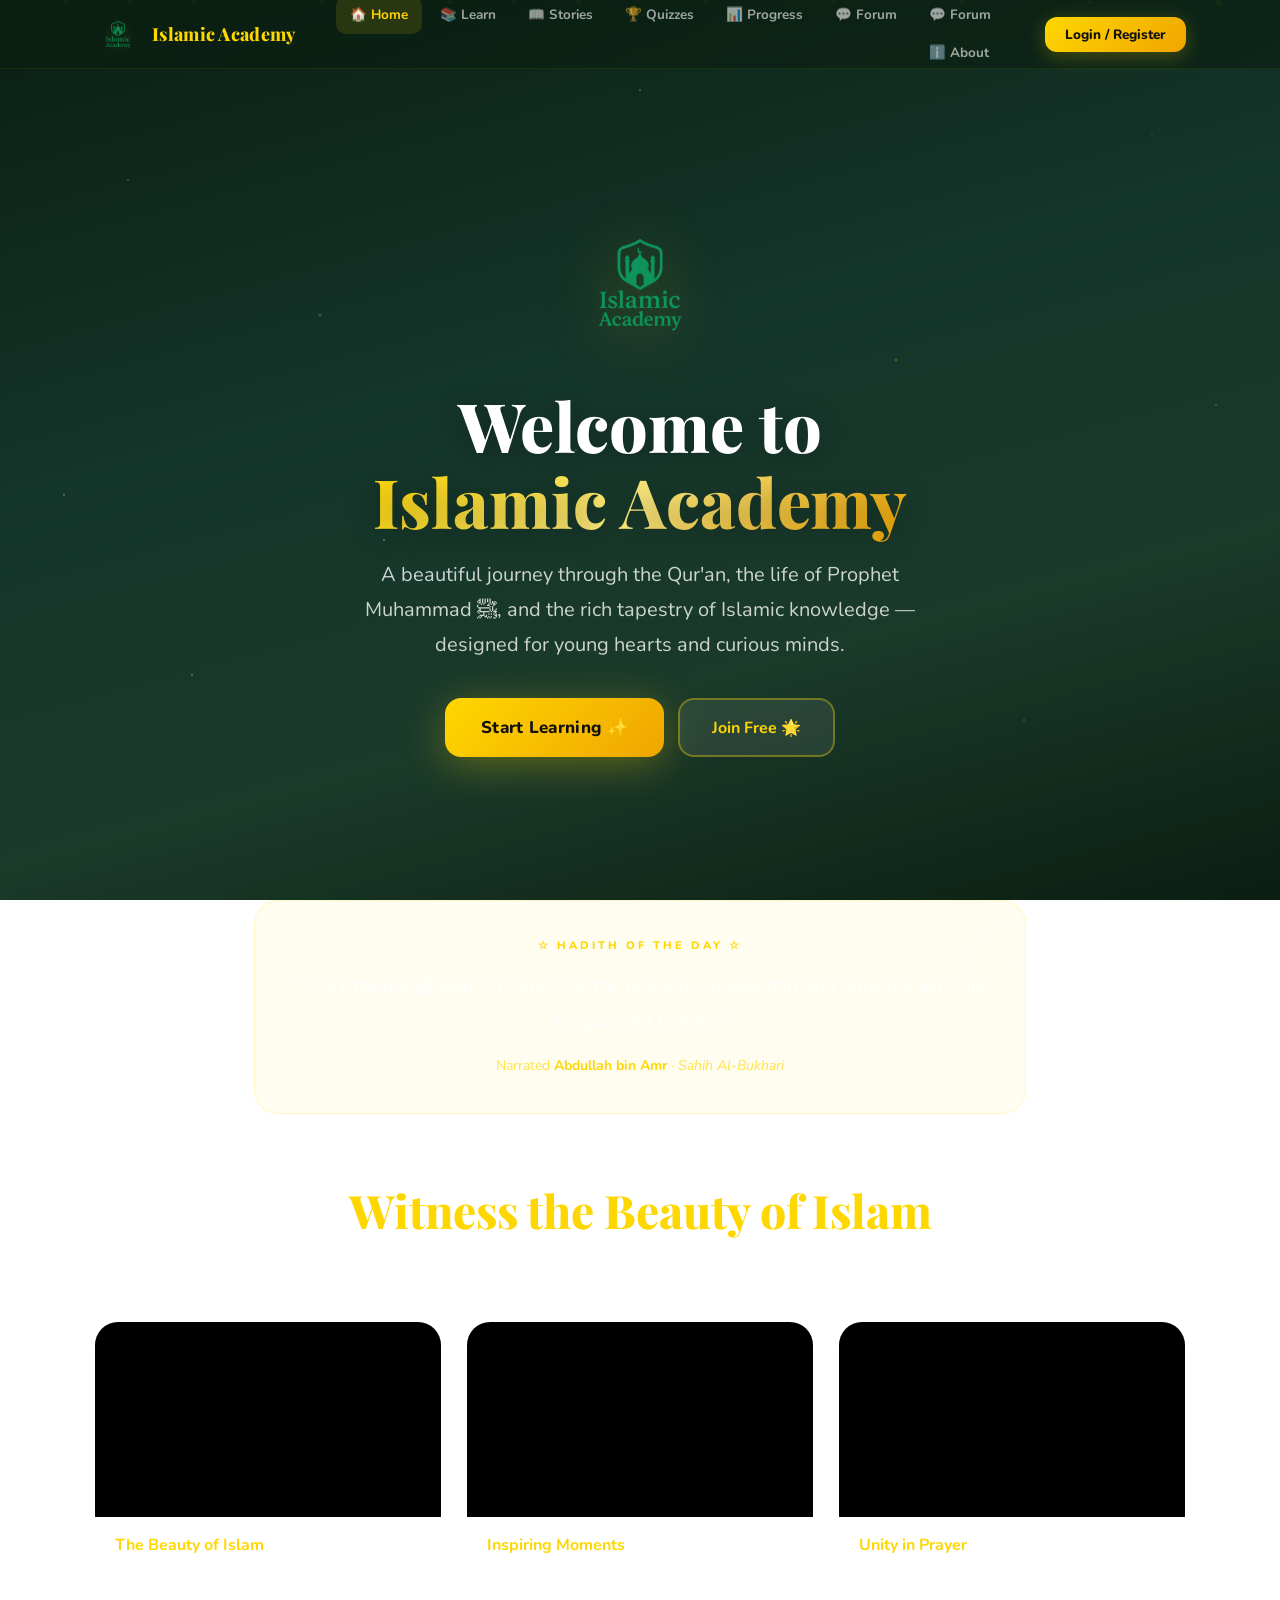
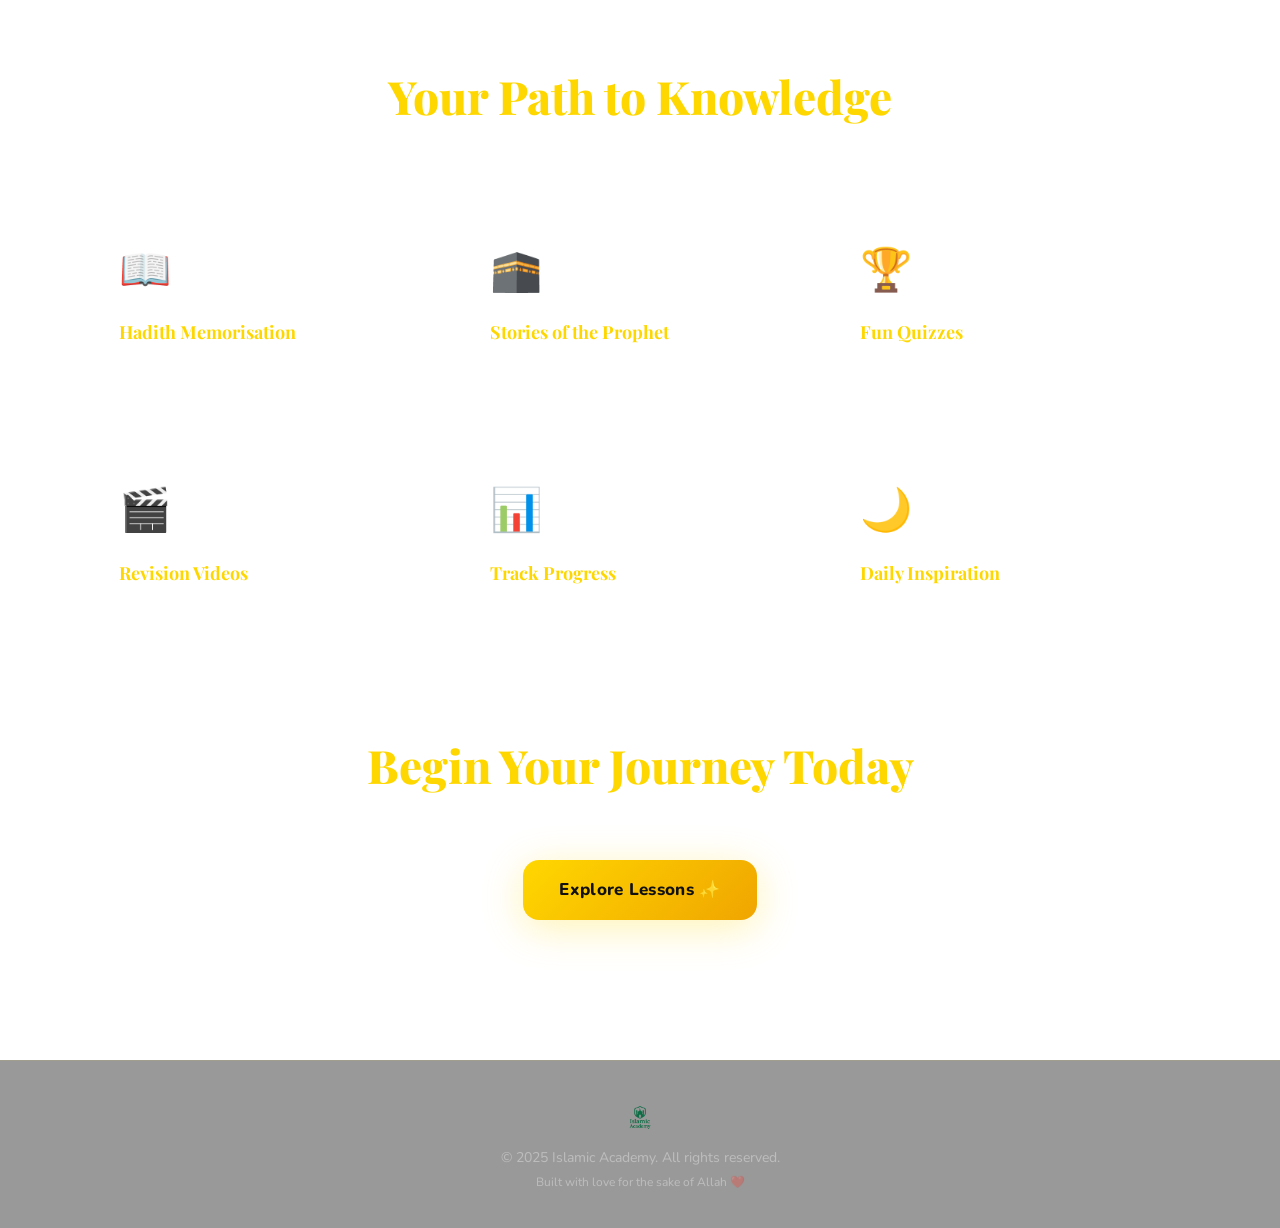
==== index.html @ 91d99494 "islamic web" ====
<!DOCTYPE html>
<html lang="en">
<head>
  <meta charset="UTF-8"/>
  <meta name="viewport" content="width=device-width, initial-scale=1.0"/>
  <title>Islamic Academy – Home</title>
  <link rel="stylesheet" href="css/style.css"/>
</head>
<body>

  <!-- Floating particles -->
  <div class="particles">
    <div class="particle"></div><div class="particle"></div><div class="particle"></div>
    <div class="particle"></div><div class="particle"></div><div class="particle"></div>
    <div class="particle"></div><div class="particle"></div><div class="particle"></div>
    <div class="particle"></div><div class="particle"></div><div class="particle"></div>
  </div>

  <!-- ═══ NAVBAR ═══ -->
  <div class="navbar-wrap" id="navbar-wrap">
    <nav class="navbar">
      <a href="index.html" class="logo">
        <img src="assets/OFFICAL Logo.png" alt="Islamic Academy Logo"/>
        <span class="logo-text">Islamic Academy</span>
      </a>
      <ul class="nav-links" id="nav-links">
        <li><a href="index.html" class="active">🏠 Home</a></li>
        <li><a href="learn.html">📚 Learn</a></li>
        <li><a href="stories.html">📖 Stories</a></li>
        <li><a href="courses.html">🏆 Quizzes</a></li>
        <li><a href="progress.html">📊 Progress</a></li>
        <li><a href="forum.html">💬 Forum</a></li><li><a href="forum.html">💬 Forum</a><a href="about.html">ℹ️ About</a></li>
      </ul>
      <div style="display:flex;align-items:center;gap:10px;">
        <div id="auth-area">
          <button class="nav-auth-btn" onclick="openAuthModal('login')">Login / Register</button>
        </div>
        <button class="nav-toggle" id="nav-toggle" aria-label="Menu">☰</button>
      </div>
    </nav>
    <!-- Mobile menu -->
    <div class="nav-mobile" id="nav-mobile">
      <a href="index.html" class="active">🏠 Home</a>
      <a href="learn.html">📚 Learn</a>
      <a href="stories.html">📖 Stories</a>
      <a href="courses.html">🏆 Quizzes</a>
      <a href="progress.html">📊 Progress</a>
      <a href="forum.html">💬 Forum</a><a href="about.html">ℹ️ About</a>
    </div>
  </div>

  <!-- ═══ HERO ═══ -->
  <section class="hero">
    <img src="assets/OFFICAL Logo.png" alt="Islamic Academy" class="hero-logo reveal"/>
    <h1 class="reveal reveal-delay-1">Welcome to<br><span class="gold-grad">Islamic Academy</span></h1>
    <p class="hero-sub reveal reveal-delay-2">
      A beautiful journey through the Qur'an, the life of Prophet Muhammad ﷺ, and the rich tapestry of Islamic knowledge — designed for young hearts and curious minds.
    </p>
    <div class="hero-btns reveal reveal-delay-3">
      <a href="learn.html" class="btn-primary">Start Learning ✨</a>
      <button class="btn-outline" id="hero-join-btn" onclick="openAuthModal('register')">Join Free 🌟</button>
    </div>
  </section>

  <!-- ═══ HADITH OF THE DAY ═══ -->
  <section class="hadith-section reveal">
    <div class="hadith-card">
      <p class="hadith-label">☆ Hadith of the Day ☆</p>
      <p class="hadith-text" id="hadith-text"><em>Loading…</em></p>
      <p class="hadith-source" id="hadith-source"></p>
    </div>
  </section>

  <!-- ═══ VIDEO SHOWCASE ═══ -->
  <section class="container mt-5 reveal">
    <h2 class="section-title">Witness the Beauty of Islam</h2>
    <p class="section-sub">These gatherings of faith move hearts across the world</p>
    <div class="video-grid">
      <div class="video-card reveal reveal-delay-1">
        <div class="video-embed">
          <iframe src="https://www.youtube.com/embed/hzM3KN6j7kQ?rel=0" title="Islamic Video 1" allow="accelerometer;autoplay;clipboard-write;encrypted-media;gyroscope;picture-in-picture" allowfullscreen loading="lazy"></iframe>
        </div>
        <div class="video-info">
          <h4>The Beauty of Islam</h4>
          <p>A moving glimpse into the faith</p>
        </div>
      </div>
      <div class="video-card reveal reveal-delay-2">
        <div class="video-embed">
          <iframe src="https://www.youtube.com/embed/f6Oyji5hnAg?rel=0" title="Islamic Video 2" allow="accelerometer;autoplay;clipboard-write;encrypted-media;gyroscope;picture-in-picture" allowfullscreen loading="lazy"></iframe>
        </div>
        <div class="video-info">
          <h4>Inspiring Moments</h4>
          <p>Scenes that touch the heart and soul</p>
        </div>
      </div>
      <div class="video-card reveal reveal-delay-3">
        <div class="video-embed">
          <iframe src="https://www.youtube.com/embed/KBxLeBvIWmg?rel=0" title="Islamic Video 3" allow="accelerometer;autoplay;clipboard-write;encrypted-media;gyroscope;picture-in-picture" allowfullscreen loading="lazy"></iframe>
        </div>
        <div class="video-info">
          <h4>Unity in Prayer</h4>
          <p>Witnessing the power of collective worship</p>
        </div>
      </div>
    </div>
  </section>

  <!-- ═══ FEATURES GRID ═══ -->
  <section class="container mt-5 reveal">
    <h2 class="section-title">Your Path to Knowledge</h2>
    <p class="section-sub">Explore everything Islamic Academy has to offer</p>
    <div class="features-grid">
      <a href="learn.html" class="feature-card reveal reveal-delay-1">
        <div class="feature-icon">📖</div>
        <h3>Hadith Memorisation</h3>
        <p>Learn beautiful sayings of the Prophet ﷺ with daily selections</p>
      </a>
      <a href="stories.html" class="feature-card reveal reveal-delay-2">
        <div class="feature-icon">🕋</div>
        <h3>Stories of the Prophet</h3>
        <p>Inspiring stories from the life of Muhammad ﷺ</p>
      </a>
      <a href="courses.html" class="feature-card reveal reveal-delay-3">
        <div class="feature-icon">🏆</div>
        <h3>Fun Quizzes</h3>
        <p>Test your knowledge and track your progress</p>
      </a>
      <a href="learn.html" class="feature-card reveal reveal-delay-4">
        <div class="feature-icon">🎬</div>
        <h3>Revision Videos</h3>
        <p>Watch and learn with curated educational content</p>
      </a>
      <a href="progress.html" class="feature-card reveal reveal-delay-5">
        <div class="feature-icon">📊</div>
        <h3>Track Progress</h3>
        <p>See how far you've come on your learning journey</p>
      </a>
      <a href="learn.html" class="feature-card reveal reveal-delay-5">
        <div class="feature-icon">🌙</div>
        <h3>Daily Inspiration</h3>
        <p>Start each day with wisdom from the Qur'an and Sunnah</p>
      </a>
    </div>
  </section>

  <!-- ═══ CTA ═══ -->
  <section class="container mt-5 text-center reveal" style="padding-bottom:80px;">
    <h2 class="section-title">Begin Your Journey Today</h2>
    <p style="color:var(--text-muted);max-width:500px;margin:0 auto 24px;font-size:16px;">
      Knowledge is light — let it illuminate your path.
    </p>
    <a href="learn.html" class="btn-primary">Explore Lessons ✨</a>
  </section>

  <!-- ═══ FOOTER ═══ -->
  <footer>
    <img src="assets/OFFICAL Logo.png" alt="Islamic Academy" class="footer-logo"/>
    <p>&copy; 2025 Islamic Academy. All rights reserved.</p>
    <p class="footer-love">Built with love for the sake of Allah ❤️</p>
  </footer>

  <!-- ═══ AUTH MODAL ═══ -->
  <div class="modal-overlay" id="auth-modal">
    <div class="modal-box" id="auth-box">
      <!-- Populated by JS -->
    </div>
  </div>

  <script src="js/script.js"></script>
</body>
</html>
---- css/style.css ----
/* ═══════════════════════════════════════════════
   ISLAMIC ACADEMY — Master Stylesheet
   Aesthetic: Lush night-garden Islamic — deep greens,
   warm gold, starfield accents, child-friendly warmth
   ═══════════════════════════════════════════════ */

@import url('https://fonts.googleapis.com/css2?family=Playfair+Display:wght@600;700;800&family=Nunito:wght@400;600;700;800;900&family=Amiri:wght@400;700&display=swap');

/* ── CSS Variables ── */
:root {
  --green-deep:    #0a1e12;
  --green-mid:     #14352a;
  --green-light:   #1e5c3a;
  --green-accent:  #2ecc71;
  --gold:          #ffd700;
  --gold-soft:     #ffec80;
  --gold-dark:     #c5a000;
  --glass:         rgba(255,255,255,0.07);
  --glass-border:  rgba(255,255,255,0.1);
  --glass-hover:   rgba(255,255,255,0.13);
  --text-main:     #ffffff;
  --text-muted:    rgba(255,255,255,0.6);
  --text-dim:      rgba(255,255,255,0.35);
  --danger:        #ff6b6b;
  --success:       #4caf50;
  --shadow-lg:     0 20px 60px rgba(0,0,0,0.4);
  --shadow-glow:   0 0 40px rgba(255,215,0,0.15);
  --radius-sm:     10px;
  --radius-md:     16px;
  --radius-lg:     24px;
  --radius-pill:   999px;
  --font-display:  'Playfair Display', Georgia, serif;
  --font-body:     'Nunito', 'Segoe UI', sans-serif;
  --font-arabic:   'Amiri', serif;
  --transition:    0.35s cubic-bezier(0.16, 1, 0.3, 1);
}

/* ── Reset & Base ── */
*, *::before, *::after { box-sizing: border-box; margin: 0; padding: 0; }

html { scroll-behavior: smooth; }

body {
  font-family: var(--font-body);
  color: var(--text-main);
  background: linear-gradient(165deg, var(--green-deep) 0%, var(--green-mid) 40%, #1a3a2a 70%, var(--green-deep) 100%);
  background-attachment: fixed;
  min-height: 100vh;
  overflow-x: hidden;
  line-height: 1.6;
}

a { color: var(--gold); text-decoration: none; transition: color var(--transition); }
a:hover { color: var(--gold-soft); }

img { max-width: 100%; height: auto; display: block; }

/* ── Scrollbar ── */
::-webkit-scrollbar { width: 8px; }
::-webkit-scrollbar-track { background: rgba(0,0,0,0.2); }
::-webkit-scrollbar-thumb { background: rgba(255,215,0,0.3); border-radius: var(--radius-pill); }

/* ── Star Field (CSS-only) ── */
body::before {
  content: '';
  position: fixed; inset: 0; z-index: 0; pointer-events: none;
  background-image:
    radial-gradient(1px 1px at 10% 20%, rgba(255,255,255,0.6), transparent),
    radial-gradient(1.5px 1.5px at 30% 60%, rgba(255,255,255,0.5), transparent),
    radial-gradient(1px 1px at 50% 10%, rgba(255,255,255,0.7), transparent),
    radial-gradient(2px 2px at 70% 40%, rgba(255,215,0,0.4), transparent),
    radial-gradient(1px 1px at 80% 80%, rgba(255,255,255,0.5), transparent),
    radial-gradient(1.5px 1.5px at 15% 75%, rgba(255,255,255,0.4), transparent),
    radial-gradient(1px 1px at 90% 15%, rgba(255,215,0,0.3), transparent),
    radial-gradient(1px 1px at 45% 50%, rgba(255,255,255,0.5), transparent),
    radial-gradient(2px 2px at 25% 35%, rgba(255,255,255,0.3), transparent),
    radial-gradient(1px 1px at 60% 90%, rgba(255,215,0,0.3), transparent),
    radial-gradient(1.5px 1.5px at 5% 55%, rgba(255,255,255,0.4), transparent),
    radial-gradient(1px 1px at 95% 45%, rgba(255,255,255,0.5), transparent);
  animation: twinkle 8s ease-in-out infinite alternate;
}

@keyframes twinkle {
  0% { opacity: 0.5; }
  50% { opacity: 1; }
  100% { opacity: 0.6; }
}

/* ── Floating Particles ── */
.particles {
  position: fixed; inset: 0; pointer-events: none; z-index: 0; overflow: hidden;
}
.particle {
  position: absolute;
  width: 4px; height: 4px;
  border-radius: 50%;
  background: rgba(255,215,0,0.25);
  animation: floatUp linear infinite;
}
.particle:nth-child(1)  { left:5%;  animation-duration:22s; animation-delay:0s; }
.particle:nth-child(2)  { left:15%; animation-duration:28s; animation-delay:3s; }
.particle:nth-child(3)  { left:25%; animation-duration:18s; animation-delay:6s; width:3px;height:3px; }
.particle:nth-child(4)  { left:35%; animation-duration:25s; animation-delay:1s; }
.particle:nth-child(5)  { left:45%; animation-duration:20s; animation-delay:8s; width:5px;height:5px; }
.particle:nth-child(6)  { left:55%; animation-duration:30s; animation-delay:2s; }
.particle:nth-child(7)  { left:65%; animation-duration:19s; animation-delay:5s; width:3px;height:3px; }
.particle:nth-child(8)  { left:75%; animation-duration:24s; animation-delay:4s; }
.particle:nth-child(9)  { left:85%; animation-duration:26s; animation-delay:7s; }
.particle:nth-child(10) { left:95%; animation-duration:21s; animation-delay:9s; width:6px;height:6px; }
.particle:nth-child(11) { left:10%; animation-duration:27s; animation-delay:11s; }
.particle:nth-child(12) { left:40%; animation-duration:23s; animation-delay:13s; width:3px;height:3px; }

@keyframes floatUp {
  0%   { bottom: -20px; opacity: 0; transform: translateX(0) rotate(0); }
  10%  { opacity: 1; }
  90%  { opacity: 1; }
  100% { bottom: 110vh; opacity: 0; transform: translateX(30px) rotate(360deg); }
}

/* ── Scroll Reveal ── */
.reveal {
  opacity: 0;
  transform: translateY(40px);
  transition: opacity 0.8s var(--transition), transform 0.8s var(--transition);
}
.reveal.visible {
  opacity: 1;
  transform: translateY(0);
}
.reveal-delay-1 { transition-delay: 0.1s; }
.reveal-delay-2 { transition-delay: 0.2s; }
.reveal-delay-3 { transition-delay: 0.3s; }
.reveal-delay-4 { transition-delay: 0.4s; }
.reveal-delay-5 { transition-delay: 0.5s; }

/* ── Utility ── */
.container { max-width: 1140px; margin: 0 auto; padding: 0 24px; }
.text-center { text-align: center; }
.text-gold { color: var(--gold); }
.mt-1 { margin-top: 8px; }  .mt-2 { margin-top: 16px; } .mt-3 { margin-top: 24px; }
.mt-4 { margin-top: 40px; } .mt-5 { margin-top: 60px; }
.mb-1 { margin-bottom: 8px; }  .mb-2 { margin-bottom: 16px; } .mb-3 { margin-bottom: 24px; }

.section-title {
  font-family: var(--font-display);
  font-size: clamp(28px, 4.5vw, 46px);
  font-weight: 800;
  color: var(--gold);
  text-align: center;
  margin-bottom: 8px;
}
.section-sub {
  text-align: center;
  color: var(--text-muted);
  font-size: 16px;
  margin-bottom: 40px;
}

/* ══════════════ NAVBAR ══════════════ */
.navbar-wrap {
  position: fixed; top: 0; left: 0; right: 0; z-index: 1000;
  transition: background var(--transition), box-shadow var(--transition);
  background: rgba(10,30,18,0.6);
  backdrop-filter: blur(18px);
  -webkit-backdrop-filter: blur(18px);
  border-bottom: 1px solid rgba(255,215,0,0.08);
}
.navbar-wrap.scrolled {
  background: rgba(10,30,18,0.95);
  box-shadow: 0 4px 30px rgba(0,0,0,0.3);
}
.navbar {
  max-width: 1140px; margin: 0 auto;
  display: flex; align-items: center; justify-content: space-between;
  padding: 0 24px; height: 68px;
}

/* Logo */
.logo { display: flex; align-items: center; gap: 10px; }
.logo img {
  height: 48px; width: auto;
  filter: brightness(1.8) drop-shadow(0 2px 8px rgba(255,215,0,0.15));
  transition: transform var(--transition);
}
.logo:hover img { transform: scale(1.05); }
.logo-text {
  font-family: var(--font-display); font-weight: 800; font-size: 18px;
  color: var(--gold); letter-spacing: 0.3px; display: none;
}
@media (min-width:600px) { .logo-text { display: block; } }

/* Nav links */
.nav-links {
  list-style: none; display: flex; gap: 4px;
}
.nav-links a {
  display: flex; align-items: center; gap: 5px;
  padding: 8px 14px; border-radius: var(--radius-sm);
  color: var(--text-muted); font-weight: 700; font-size: 13.5px;
  text-decoration: none;
  transition: all var(--transition);
}
.nav-links a:hover,
.nav-links a.active {
  color: var(--gold);
  background: rgba(255,215,0,0.12);
}

/* Auth button */
.nav-auth-btn {
  background: linear-gradient(135deg, var(--gold), #f0a500);
  border: none; border-radius: 12px; padding: 8px 20px;
  color: #111; font-weight: 800; font-size: 13.5px;
  cursor: pointer; font-family: var(--font-body);
  box-shadow: 0 4px 20px rgba(255,215,0,0.25);
  transition: all var(--transition);
}
.nav-auth-btn:hover { transform: translateY(-1px); box-shadow: 0 6px 25px rgba(255,215,0,0.35); }

/* User badge */
.user-badge {
  display: flex; align-items: center; gap: 10px;
}
.user-avatar {
  width: 36px; height: 36px; border-radius: 50%;
  background: linear-gradient(135deg, var(--gold), #f0a500);
  display: grid; place-items: center;
  font-weight: 900; color: #111; font-size: 15px;
}
.logout-btn {
  background: rgba(255,100,100,0.12); border: 1px solid rgba(255,100,100,0.25);
  border-radius: var(--radius-sm); padding: 6px 14px;
  color: #ff8a8a; font-size: 12px; font-weight: 700;
  cursor: pointer; font-family: var(--font-body);
  transition: all var(--transition);
}
.logout-btn:hover { background: rgba(255,100,100,0.2); }

/* Mobile toggle */
.nav-toggle {
  display: none; font-size: 26px; background: none; border: none;
  color: var(--gold); cursor: pointer;
}
.nav-mobile {
  display: none; flex-direction: column; gap: 4px;
  padding: 16px 24px;
  background: rgba(10,30,18,0.98);
  border-top: 1px solid rgba(255,215,0,0.08);
}
.nav-mobile.show { display: flex; }

@media (max-width: 860px) {
  .nav-links { display: none; }
  .nav-toggle { display: block; }
}

/* ══════════════ HERO ══════════════ */
.hero {
  position: relative; z-index: 1;
  min-height: 100vh;
  display: flex; flex-direction: column; align-items: center; justify-content: center;
  text-align: center;
  padding: 120px 24px 60px;
}

.hero-logo {
  width: clamp(100px, 18vw, 160px);
  margin-bottom: 24px;
  filter: brightness(2) drop-shadow(0 8px 30px rgba(255,215,0,0.25));
  animation: gentleFloat 4s ease-in-out infinite;
}

@keyframes gentleFloat {
  0%, 100% { transform: translateY(0); }
  50% { transform: translateY(-14px); }
}

.hero h1 {
  font-family: var(--font-display);
  font-size: clamp(36px, 6.5vw, 68px);
  font-weight: 800; line-height: 1.12;
  margin-bottom: 18px;
  text-shadow: 0 4px 30px rgba(0,0,0,0.3);
}
.hero h1 .gold-grad {
  background: linear-gradient(135deg, var(--gold), var(--gold-soft), #f0a500);
  -webkit-background-clip: text; -webkit-text-fill-color: transparent;
  background-clip: text;
}
.hero-sub {
  font-size: clamp(16px, 2.5vw, 20px);
  color: rgba(255,255,255,0.78);
  max-width: 600px; margin: 0 auto 36px;
  line-height: 1.75;
}

.hero-btns { display: flex; gap: 14px; justify-content: center; flex-wrap: wrap; }

.btn-primary {
  display: inline-flex; align-items: center; gap: 8px;
  background: linear-gradient(135deg, var(--gold), #f0a500);
  border: none; border-radius: var(--radius-md); padding: 16px 36px;
  color: #111; font-weight: 800; font-size: 17px;
  cursor: pointer; font-family: var(--font-body);
  box-shadow: 0 8px 40px rgba(255,215,0,0.3);
  transition: all var(--transition); text-decoration: none;
  letter-spacing: 0.3px;
}
.btn-primary:hover { transform: translateY(-2px) scale(1.03); box-shadow: 0 12px 50px rgba(255,215,0,0.4); color: #111; }

.btn-outline {
  display: inline-flex; align-items: center; gap: 8px;
  background: rgba(255,255,255,0.08); border: 2px solid rgba(255,215,0,0.35);
  border-radius: var(--radius-md); padding: 14px 32px;
  color: var(--gold); font-weight: 700; font-size: 16px;
  cursor: pointer; font-family: var(--font-body);
  transition: all var(--transition); text-decoration: none;
  backdrop-filter: blur(6px);
}
.btn-outline:hover { background: rgba(255,215,0,0.12); border-color: var(--gold); color: var(--gold); }

/* ══════════════ HADITH OF THE DAY ══════════════ */
.hadith-section {
  position: relative; z-index: 1;
  max-width: 820px; margin: 0 auto 60px; padding: 0 24px;
}
.hadith-card {
  background: rgba(255,215,0,0.06);
  border: 1px solid rgba(255,215,0,0.18);
  border-radius: var(--radius-lg);
  padding: 36px 30px; text-align: center;
  position: relative; overflow: hidden;
  backdrop-filter: blur(12px);
}
.hadith-card::before {
  content: '☪';
  position: absolute; top: -20px; right: -20px;
  font-size: 100px; opacity: 0.04;
  transform: rotate(15deg); pointer-events: none;
}
.hadith-label {
  font-size: 11px; font-weight: 800; letter-spacing: 3px;
  color: var(--gold); text-transform: uppercase; margin-bottom: 14px;
}
.hadith-text {
  font-size: clamp(16px, 2.2vw, 19px);
  line-height: 1.85; font-style: italic;
  color: rgba(255,255,255,0.88); margin-bottom: 16px;
}
.hadith-source { color: rgba(255,215,0,0.7); font-size: 14px; }
.hadith-source strong { color: var(--gold); }

/* ══════════════ VIDEO SHOWCASE ══════════════ */
.video-grid {
  display: grid; grid-template-columns: repeat(auto-fit, minmax(300px, 1fr));
  gap: 24px;
}
.video-card {
  border-radius: var(--radius-lg); overflow: hidden;
  background: var(--glass); border: 1px solid var(--glass-border);
  transition: all var(--transition);
}
.video-card:hover {
  transform: translateY(-5px);
  box-shadow: var(--shadow-lg);
  border-color: rgba(255,215,0,0.2);
}
.video-embed {
  position: relative; padding-top: 56.25%; background: #000;
}
.video-embed iframe {
  position: absolute; top: 0; left: 0; width: 100%; height: 100%; border: none;
}
.video-info { padding: 16px 20px; }
.video-info h4 { color: var(--gold); margin-bottom: 4px; font-size: 16px; }
.video-info p { color: var(--text-muted); font-size: 13px; margin: 0; }

/* ══════════════ FEATURES / CATEGORY CARDS ══════════════ */
.features-grid {
  display: grid; grid-template-columns: repeat(auto-fit, minmax(280px, 1fr));
  gap: 20px;
}
.feature-card {
  background: var(--glass); border: 1px solid var(--glass-border);
  border-radius: var(--radius-lg); padding: 28px 24px;
  cursor: pointer; transition: all var(--transition);
  text-decoration: none; color: var(--text-main); display: block;
}
.feature-card:hover {
  transform: translateY(-6px);
  border-color: rgba(255,215,0,0.25);
  box-shadow: 0 20px 50px rgba(0,0,0,0.3);
  background: var(--glass-hover);
  color: var(--text-main);
}
.feature-icon { font-size: 42px; margin-bottom: 14px; }
.feature-card h3 {
  color: var(--gold); font-family: var(--font-display);
  font-size: 18px; margin-bottom: 8px;
}
.feature-card p { color: var(--text-muted); font-size: 14px; line-height: 1.6; }

/* ══════════════ GLASS CARD (reusable) ══════════════ */
.glass-card {
  background: var(--glass); border: 1px solid var(--glass-border);
  border-radius: var(--radius-lg); padding: 28px;
  backdrop-filter: blur(12px);
}

/* ══════════════ LEARN PAGE ══════════════ */
.learn-tabs {
  display: flex; gap: 8px; justify-content: center; flex-wrap: wrap; margin-bottom: 36px;
}
.learn-tab {
  background: var(--glass); border: 2px solid var(--glass-border);
  border-radius: 14px; padding: 12px 24px;
  color: var(--text-muted); font-weight: 700; font-size: 15px;
  cursor: pointer; font-family: var(--font-body);
  transition: all var(--transition);
  display: flex; align-items: center; gap: 8px;
}
.learn-tab:hover { border-color: rgba(255,215,0,0.3); color: var(--gold); }
.learn-tab.active {
  background: rgba(255,215,0,0.15);
  border-color: rgba(255,215,0,0.4);
  color: var(--gold);
}
.learn-tab .tab-icon { font-size: 20px; }
.learn-panel { display: none; }
.learn-panel.active { display: block; animation: fadeSlideIn 0.4s ease; }

/* Surah cards */
.surah-grid {
  display: grid; grid-template-columns: repeat(auto-fill, minmax(280px, 1fr)); gap: 16px;
}
.surah-card {
  background: var(--glass); border: 1px solid var(--glass-border);
  border-radius: 18px; padding: 22px; cursor: pointer;
  transition: all var(--transition); position: relative; overflow: hidden;
}
.surah-card:hover {
  transform: translateY(-4px) scale(1.01);
  box-shadow: var(--shadow-lg);
}
.surah-card.done {
  background: rgba(76,175,80,0.1);
  border-color: rgba(76,175,80,0.3);
}
.surah-card .done-badge {
  position: absolute; top: 12px; right: 12px; font-size: 22px;
}
.surah-num { font-size: 11px; font-weight: 800; color: rgba(255,215,0,0.6); letter-spacing: 2px; }
.surah-card h3 {
  color: #fff; margin: 6px 0 8px; font-size: 20px;
  font-family: var(--font-display);
}
.surah-card .surah-meta { color: var(--text-muted); font-size: 13px; }

/* Hadith study */
.hadith-study-card {
  max-width: 700px; margin: 0 auto;
  background: var(--glass); border: 1px solid var(--glass-border);
  border-radius: var(--radius-lg); padding: 36px 28px;
  text-align: center; position: relative; overflow: hidden;
}
.hadith-nav-dots {
  display: flex; flex-wrap: wrap; gap: 6px; justify-content: center; margin-top: 20px;
}
.hadith-dot {
  width: 32px; height: 32px; border-radius: 8px;
  border: none; cursor: pointer; font-size: 12px; font-weight: 800;
  font-family: var(--font-body); transition: all var(--transition);
  background: rgba(255,255,255,0.06); color: var(--text-dim);
}
.hadith-dot.current { background: rgba(255,215,0,0.25); color: var(--gold); }
.hadith-dot.studied { background: rgba(76,175,80,0.25); color: var(--success); }

/* ══════════════ STORIES ══════════════ */
.story-grid {
  display: grid; grid-template-columns: repeat(auto-fill, minmax(300px, 1fr)); gap: 20px;
}
.story-card {
  background: var(--glass); border: 1px solid var(--glass-border);
  border-radius: var(--radius-lg); padding: 28px 24px; cursor: pointer;
  transition: all var(--transition);
}
.story-card:hover {
  transform: translateY(-6px) scale(1.01);
  border-color: rgba(255,215,0,0.25);
  box-shadow: 0 20px 50px rgba(0,0,0,0.3);
}
.story-icon { font-size: 46px; margin-bottom: 14px; }
.story-card h3 {
  color: var(--gold); font-family: var(--font-display);
  font-size: 18px; margin-bottom: 8px;
}
.story-card p { color: var(--text-muted); font-size: 14px; line-height: 1.6; }

/* ══════════════ QUIZZES ══════════════ */
.quiz-grid {
  display: grid; grid-template-columns: repeat(auto-fill, minmax(260px, 1fr)); gap: 20px;
}
.quiz-card {
  background: var(--glass); border: 1px solid var(--glass-border);
  border-radius: var(--radius-lg); padding: 28px 24px;
  text-align: center; cursor: pointer; transition: all var(--transition);
}
.quiz-card:hover {
  transform: translateY(-6px);
  border-color: rgba(255,215,0,0.25);
  box-shadow: 0 20px 50px rgba(0,0,0,0.3);
}
.quiz-card-icon { font-size: 46px; margin-bottom: 14px; }
.quiz-card h3 { color: var(--gold); font-family: var(--font-display); margin-bottom: 6px; }
.quiz-card .quiz-count { color: var(--text-muted); font-size: 14px; margin-bottom: 12px; }
.quiz-best {
  display: inline-block; background: rgba(76,175,80,0.15);
  border-radius: var(--radius-pill); padding: 4px 14px;
  font-size: 13px; font-weight: 700; color: var(--success);
}

/* Quiz Runner */
.quiz-runner { max-width: 650px; margin: 0 auto; }
.quiz-progress-bar {
  height: 8px; border-radius: var(--radius-pill);
  background: rgba(255,255,255,0.08); overflow: hidden; margin-bottom: 24px;
}
.quiz-progress-fill {
  height: 100%; border-radius: var(--radius-pill);
  background: linear-gradient(90deg, var(--gold), #f0a500);
  transition: width 0.4s ease;
}
.quiz-question-card {
  background: var(--glass); border: 1px solid var(--glass-border);
  border-radius: var(--radius-lg); padding: 28px 24px;
}
.quiz-q-text { color: #fff; font-size: 20px; margin-bottom: 20px; line-height: 1.5; font-weight: 700; }
.quiz-options { display: grid; gap: 10px; }
.quiz-option {
  background: rgba(255,255,255,0.05); border: 1px solid rgba(255,255,255,0.1);
  border-radius: 14px; padding: 14px 18px; text-align: left;
  color: rgba(255,255,255,0.8); font-weight: 600; font-size: 15px;
  cursor: pointer; font-family: var(--font-body);
  transition: all var(--transition);
}
.quiz-option:hover { transform: translateY(-1px); border-color: rgba(255,215,0,0.3); }
.quiz-option.selected { border: 2px solid var(--gold); background: rgba(255,215,0,0.12); color: var(--gold); }
.quiz-option.correct { border: 2px solid var(--success); background: rgba(76,175,80,0.15); color: var(--success); }
.quiz-option.wrong { border: 2px solid var(--danger); background: rgba(255,107,107,0.12); color: var(--danger); }

.quiz-result-card {
  text-align: center; padding: 40px 24px;
}
.quiz-result-icon { font-size: 80px; animation: bounceIn 0.6s ease; }
.quiz-result-pct { font-size: 48px; font-weight: 900; color: #fff; margin: 16px 0; }

/* ══════════════ PROGRESS ══════════════ */
.progress-level {
  text-align: center; padding: 32px;
  background: rgba(255,215,0,0.06); border: 1px solid rgba(255,215,0,0.18);
  border-radius: var(--radius-lg); margin-bottom: 36px;
}
.progress-level-icon { font-size: 56px; margin-bottom: 8px; }
.progress-level h2 { color: var(--gold); font-family: var(--font-display); margin-bottom: 4px; }
.progress-level p { color: var(--text-muted); font-size: 14px; }

.progress-list { display: grid; gap: 16px; }
.progress-item {
  background: var(--glass); border: 1px solid var(--glass-border);
  border-radius: 18px; padding: 20px 24px;
}
.progress-item-head {
  display: flex; align-items: center; justify-content: space-between; margin-bottom: 10px;
}
.progress-item-label { display: flex; align-items: center; gap: 10px; font-weight: 700; }
.progress-item-label .pi-icon { font-size: 24px; }
.progress-item-value { font-weight: 800; font-size: 16px; }
.progress-bar-bg {
  height: 10px; border-radius: var(--radius-pill);
  background: rgba(255,255,255,0.06); overflow: hidden;
}
.progress-bar-fill {
  height: 100%; border-radius: var(--radius-pill);
  transition: width 1s cubic-bezier(0.16, 1, 0.3, 1);
}

/* ══════════════ ABOUT ══════════════ */
.about-values-grid {
  display: grid; grid-template-columns: repeat(auto-fit, minmax(220px, 1fr)); gap: 16px;
}
.about-value {
  background: var(--glass); border: 1px solid var(--glass-border);
  border-radius: var(--radius-lg); padding: 24px 20px; text-align: center;
  transition: all var(--transition);
}
.about-value:hover { transform: translateY(-4px); box-shadow: var(--shadow-lg); }
.about-value .av-icon { font-size: 38px; margin-bottom: 12px; }
.about-value h3 { color: var(--gold); font-family: var(--font-display); margin-bottom: 8px; font-size: 17px; }
.about-value p { color: var(--text-muted); font-size: 14px; line-height: 1.6; }

.about-mission {
  background: rgba(255,215,0,0.06); border: 1px solid rgba(255,215,0,0.18);
  border-radius: var(--radius-lg); padding: 36px; text-align: center;
  margin-top: 40px;
}
.about-mission h2 { color: var(--gold); font-family: var(--font-display); margin-bottom: 14px; }
.about-mission p {
  color: rgba(255,255,255,0.78); max-width: 600px;
  margin: 0 auto; font-size: 16px; line-height: 1.7;
}

/* ══════════════ MODAL (Auth / Surah viewer / Story) ══════════════ */
.modal-overlay {
  display: none; position: fixed; inset: 0; z-index: 9999;
  background: rgba(0,0,0,0.7); backdrop-filter: blur(10px);
  align-items: center; justify-content: center; padding: 20px;
}
.modal-overlay.show { display: flex; animation: fadeIn 0.3s ease; }
.modal-box {
  background: linear-gradient(145deg, #1a3a2a, #0d2818);
  border-radius: var(--radius-lg); padding: 36px 32px;
  width: min(480px, 95vw); max-height: 88vh; overflow-y: auto;
  border: 1px solid rgba(255,215,0,0.18);
  box-shadow: 0 30px 80px rgba(0,0,0,0.5), var(--shadow-glow);
  animation: slideUp 0.4s ease;
}
.modal-close {
  float: right; background: none; border: none; color: rgba(255,255,255,0.5);
  font-size: 24px; cursor: pointer; transition: color 0.2s;
}
.modal-close:hover { color: #fff; }

/* Arabic text in modals */
.arabic-display {
  direction: rtl; text-align: center;
  font-family: var(--font-arabic); font-size: clamp(20px, 3vw, 30px);
  line-height: 2.2; color: #fff; padding: 24px;
  background: rgba(255,255,255,0.04); border-radius: var(--radius-md);
  margin-bottom: 20px;
}
.meaning-box {
  background: rgba(255,215,0,0.06); border-radius: 14px; padding: 18px 20px;
  margin-bottom: 20px;
}
.meaning-label { font-size: 11px; font-weight: 800; letter-spacing: 2px; color: var(--gold); margin-bottom: 8px; }
.meaning-text { color: rgba(255,255,255,0.85); line-height: 1.7; font-size: 15px; }

/* ══════════════ AUTH FORM ══════════════ */
.auth-tabs {
  display: flex; border-radius: 12px; overflow: hidden; margin-bottom: 24px;
  border: 1px solid rgba(255,215,0,0.25);
}
.auth-tab {
  flex: 1; padding: 12px 0; border: none; cursor: pointer;
  font-family: var(--font-body); font-size: 15px; font-weight: 700;
  background: transparent; color: var(--text-muted);
  transition: all 0.3s;
}
.auth-tab.active { background: rgba(255,215,0,0.15); color: var(--gold); }

.form-field { margin-bottom: 14px; }
.form-field label {
  display: block; font-size: 12px; font-weight: 700;
  color: var(--text-muted); margin-bottom: 5px;
}
.form-field input {
  width: 100%; padding: 12px 16px; border-radius: 12px;
  border: 1px solid rgba(255,255,255,0.12);
  background: rgba(255,255,255,0.07); color: #fff;
  font-size: 15px; font-family: var(--font-body); outline: none;
  transition: border-color 0.3s;
}
.form-field input:focus { border-color: rgba(255,215,0,0.45); }

.form-error { color: var(--danger); font-size: 14px; text-align: center; margin: 8px 0; }

.verify-code-display {
  background: rgba(255,215,0,0.12); border-radius: var(--radius-md);
  padding: 18px 24px; font-size: 32px; font-weight: 900;
  letter-spacing: 8px; color: var(--gold); font-family: monospace;
  margin: 12px 0 20px; text-align: center;
  border: 2px dashed rgba(255,215,0,0.25);
}

.btn-full {
  width: 100%; padding: 14px; border: none; border-radius: 14px;
  background: linear-gradient(135deg, var(--gold), #f0a500);
  color: #111; font-weight: 800; font-size: 16px;
  cursor: pointer; font-family: var(--font-body);
  box-shadow: 0 6px 30px rgba(255,215,0,0.25);
  transition: all var(--transition); margin-top: 12px;
}
.btn-full:hover { transform: translateY(-1px); }
.btn-full.secondary {
  background: rgba(255,255,255,0.08); color: #fff;
  border: 1px solid rgba(255,255,255,0.15);
  box-shadow: none;
}
.btn-full.success { background: linear-gradient(135deg, #4caf50, #2e7d32); color: #fff; }
.btn-full.danger-soft { background: rgba(255,100,100,0.12); border: 1px solid rgba(255,100,100,0.25); color: #ff8a8a; box-shadow:none; }

/* ══════════════ FOOTER ══════════════ */
footer {
  position: relative; z-index: 1;
  background: rgba(0,0,0,0.4); border-top: 1px solid rgba(255,215,0,0.08);
  padding: 36px 24px; text-align: center; margin-top: 60px;
}
footer .footer-logo { height: 40px; margin: 0 auto 10px; filter: brightness(1.5); }
footer p { color: var(--text-dim); font-size: 14px; }
footer .footer-love { font-size: 12px; margin-top: 4px; }

/* ══════════════ ANIMATIONS ══════════════ */
@keyframes fadeIn      { from { opacity: 0; } to { opacity: 1; } }
@keyframes slideUp     { from { opacity: 0; transform: translateY(30px); } to { opacity: 1; transform: translateY(0); } }
@keyframes bounceIn    { 0% { transform: scale(0); } 60% { transform: scale(1.15); } 100% { transform: scale(1); } }
@keyframes fadeSlideIn { from { opacity: 0; transform: translateY(24px); } to { opacity: 1; transform: translateY(0); } }
@keyframes shakeX {
  0%,100% { transform: translateX(0); }
  20% { transform: translateX(-10px); }
  40% { transform: translateX(10px); }
  60% { transform: translateX(-6px); }
  80% { transform: translateX(6px); }
}

/* ══════════════ PAGE CONTENT SPACING ══════════════ */
.page-content {
  position: relative; z-index: 1;
  padding-top: 90px; padding-bottom: 60px;
  min-height: 80vh;
}

/* ══════════════ STORY MODAL LESSON BOX ══════════════ */
.lesson-box {
  background: rgba(255,215,0,0.08); border-radius: 14px;
  padding: 16px 20px; margin: 16px 0;
}
.lesson-box .lb-label { font-size: 12px; font-weight: 800; letter-spacing: 2px; color: var(--gold); margin-bottom: 6px; }
.lesson-box p { color: rgba(255,255,255,0.9); font-weight: 700; font-size: 16px; }

/* ══════════════ NAV BTN SHARED STYLE ══════════════ */
.btn-nav {
  background: rgba(255,255,255,0.08); border: 1px solid rgba(255,255,255,0.15);
  border-radius: 12px; padding: 10px 20px; color: #fff;
  font-weight: 600; font-size: 14px; cursor: pointer;
  font-family: var(--font-body); transition: all var(--transition);
}
.btn-nav:hover { background: rgba(255,255,255,0.14); }
.btn-nav:disabled { opacity: 0.3; cursor: default; }

/* ══════════════ RESPONSIVE TWEAKS ══════════════ */
@media (max-width: 600px) {
  .hero h1 { font-size: clamp(28px, 8vw, 40px); }
  .features-grid { grid-template-columns: 1fr; }
  .video-grid { grid-template-columns: 1fr; }
  .quiz-grid { grid-template-columns: 1fr; }
  .surah-grid { grid-template-columns: 1fr; }
  .story-grid { grid-template-columns: 1fr; }
  .about-values-grid { grid-template-columns: 1fr; }
}
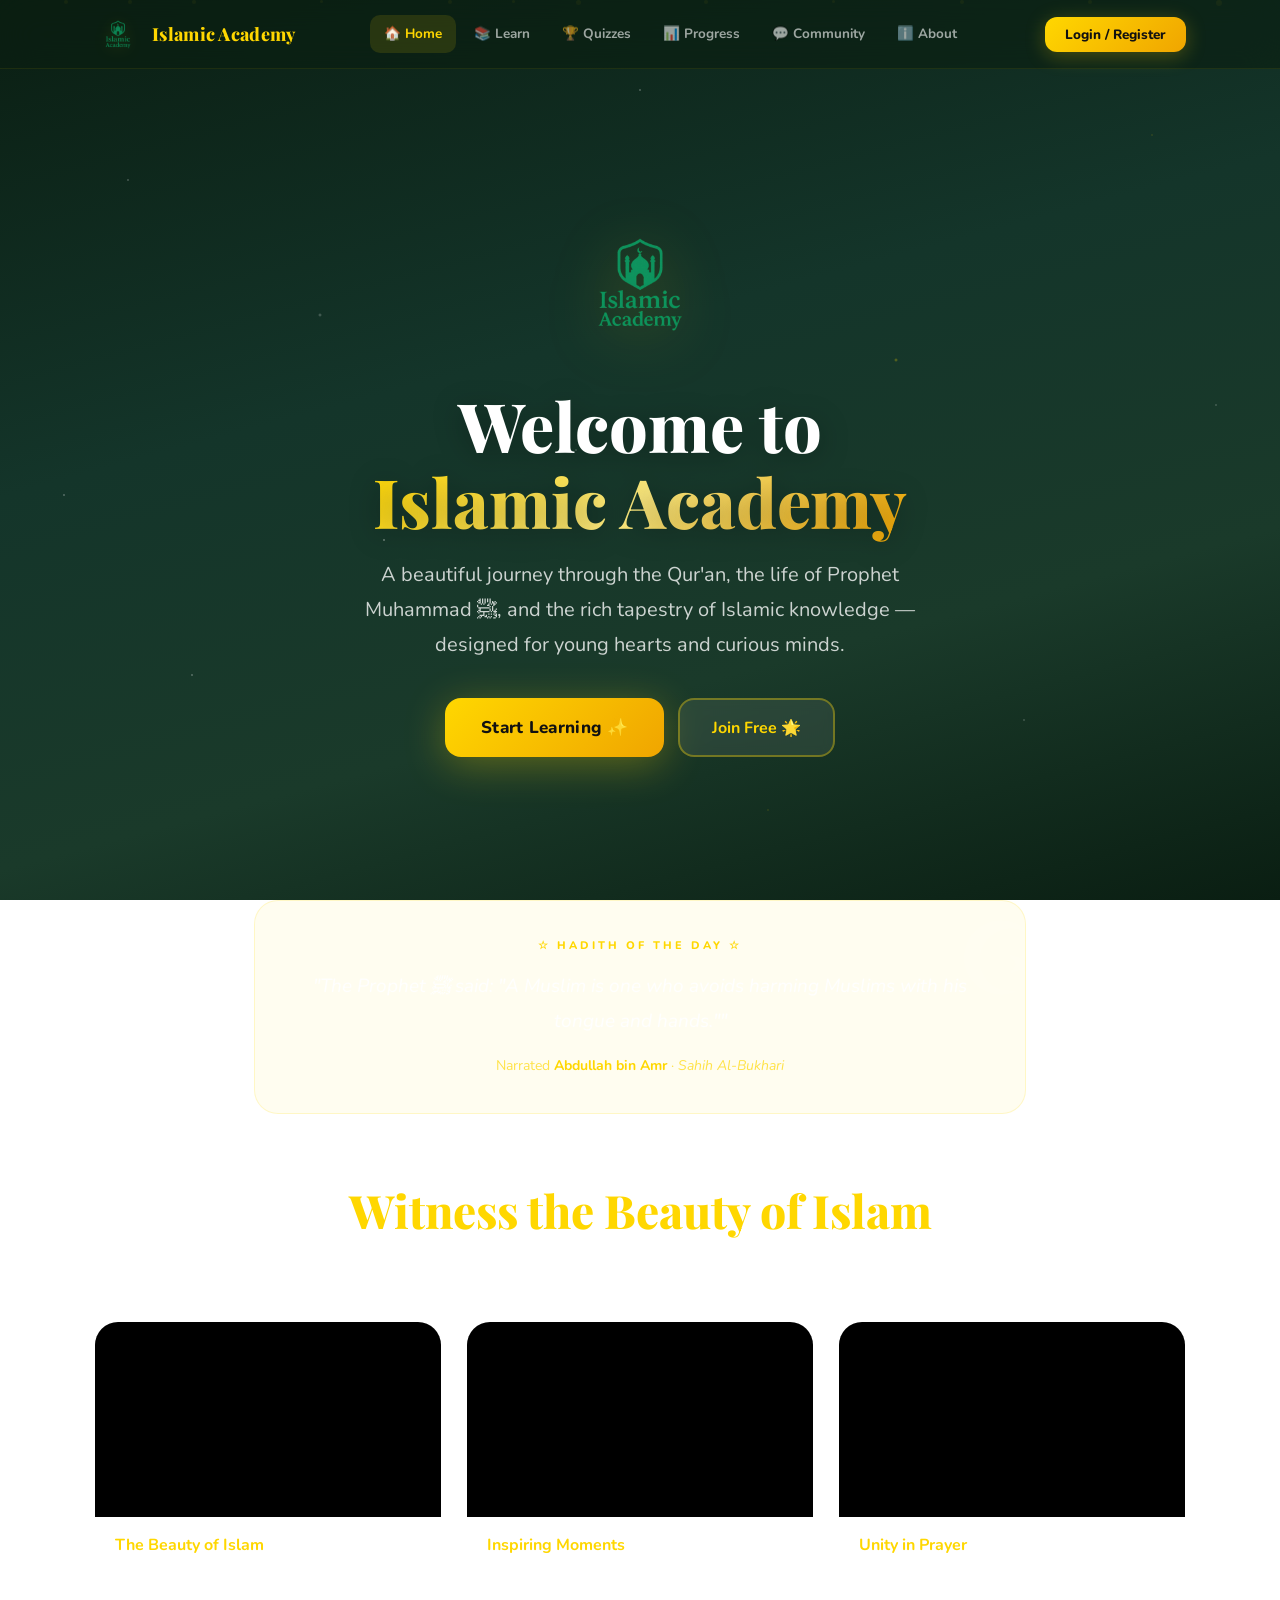
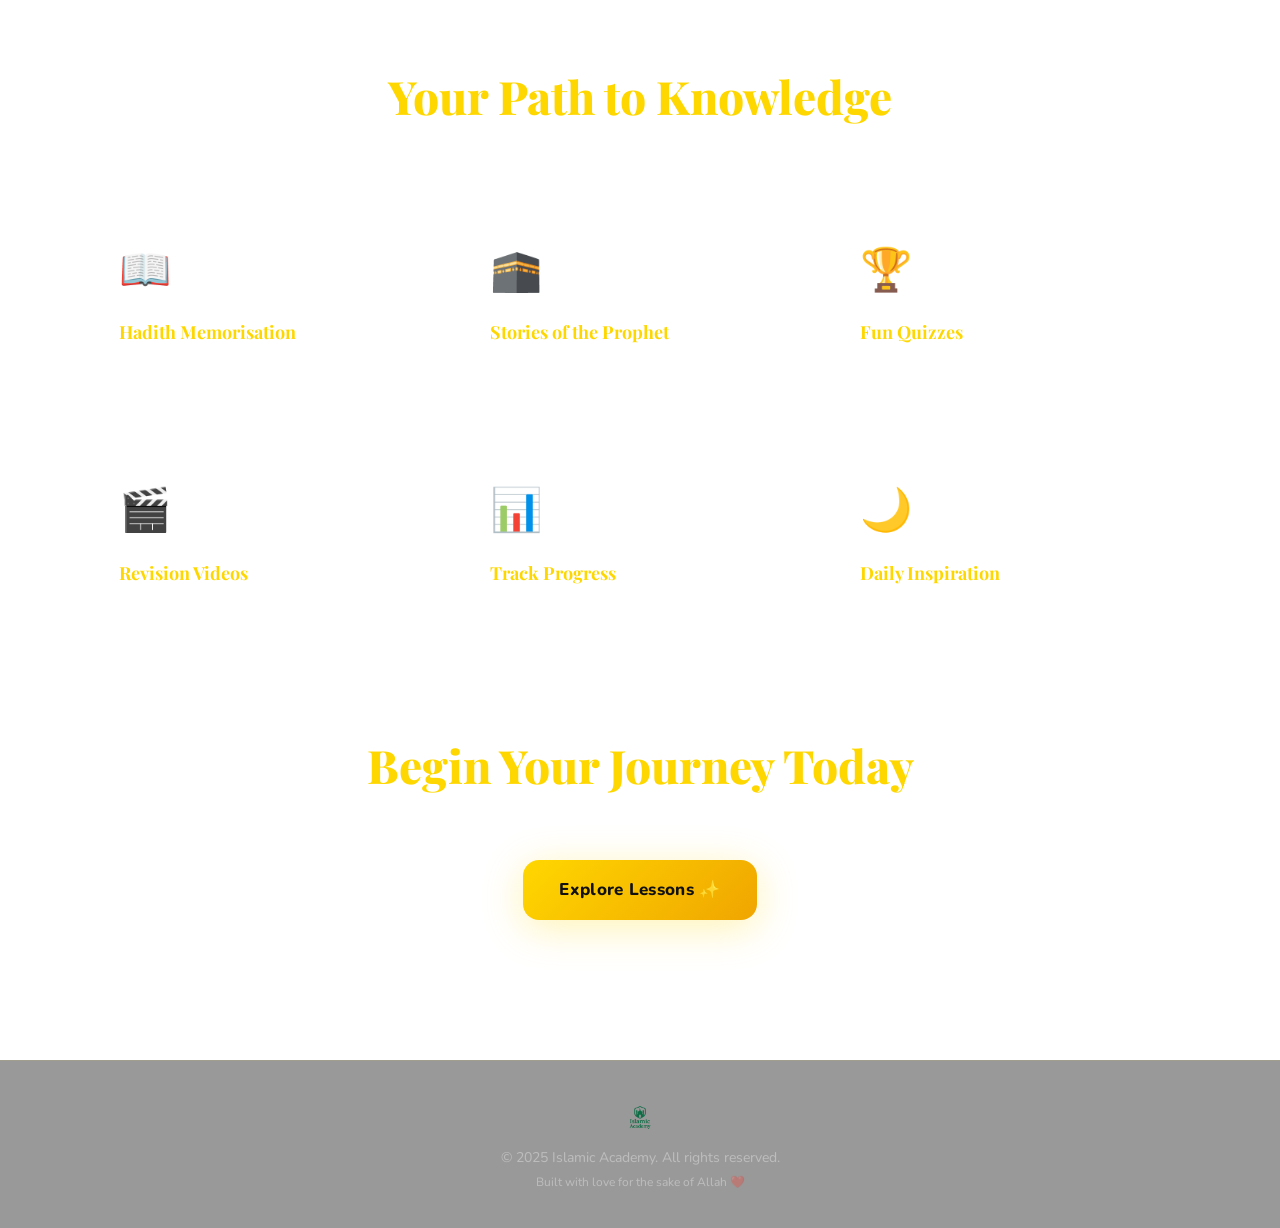
==== commit 36834f13: "islamic web" ====
--- a/index.html
+++ b/index.html
@@ -17,35 +17,35 @@
   </div>
 
   <!-- ═══ NAVBAR ═══ -->
-  <div class="navbar-wrap" id="navbar-wrap">
+    <div class="navbar-wrap" id="navbar-wrap">
     <nav class="navbar">
       <a href="index.html" class="logo">
         <img src="assets/OFFICAL Logo.png" alt="Islamic Academy Logo"/>
         <span class="logo-text">Islamic Academy</span>
       </a>
       <ul class="nav-links" id="nav-links">
-        <li><a href="index.html" class="active">🏠 Home</a></li>
+        <li><a href="index.html">🏠 Home</a></li>
         <li><a href="learn.html">📚 Learn</a></li>
-        <li><a href="stories.html">📖 Stories</a></li>
         <li><a href="courses.html">🏆 Quizzes</a></li>
         <li><a href="progress.html">📊 Progress</a></li>
-        <li><a href="forum.html">💬 Forum</a></li><li><a href="forum.html">💬 Forum</a><a href="about.html">ℹ️ About</a></li>
+        <li><a href="community.html">💬 Community</a></li>
+        <li><a href="about.html">ℹ️ About</a></li>
       </ul>
       <div style="display:flex;align-items:center;gap:10px;">
+        <div id="user-points-display" style="display:none;" class="nav-points"></div>
         <div id="auth-area">
           <button class="nav-auth-btn" onclick="openAuthModal('login')">Login / Register</button>
         </div>
         <button class="nav-toggle" id="nav-toggle" aria-label="Menu">☰</button>
       </div>
     </nav>
-    <!-- Mobile menu -->
     <div class="nav-mobile" id="nav-mobile">
-      <a href="index.html" class="active">🏠 Home</a>
+      <a href="index.html">🏠 Home</a>
       <a href="learn.html">📚 Learn</a>
-      <a href="stories.html">📖 Stories</a>
       <a href="courses.html">🏆 Quizzes</a>
       <a href="progress.html">📊 Progress</a>
-      <a href="forum.html">💬 Forum</a><a href="about.html">ℹ️ About</a>
+      <a href="community.html">💬 Community</a>
+      <a href="about.html">ℹ️ About</a>
     </div>
   </div>
 
@@ -116,7 +116,7 @@
         <h3>Hadith Memorisation</h3>
         <p>Learn beautiful sayings of the Prophet ﷺ with daily selections</p>
       </a>
-      <a href="stories.html" class="feature-card reveal reveal-delay-2">
+      <a href="learn.html" class="feature-card reveal reveal-delay-2">
         <div class="feature-icon">🕋</div>
         <h3>Stories of the Prophet</h3>
         <p>Inspiring stories from the life of Muhammad ﷺ</p>
--- a/css/style.css
+++ b/css/style.css
@@ -199,6 +199,7 @@
   color: var(--text-muted); font-weight: 700; font-size: 13.5px;
   text-decoration: none;
   transition: all var(--transition);
+  white-space: nowrap;
 }
 .nav-links a:hover,
 .nav-links a.active {
@@ -757,3 +758,9 @@
   .story-grid { grid-template-columns: 1fr; }
   .about-values-grid { grid-template-columns: 1fr; }
 }
+
+/* ══════ Community page panels ══════ */
+.comm-panel { animation: fadeSlideIn 0.4s ease; }
+@media (max-width: 600px) {
+  #cpanel-feedback > div { grid-template-columns: 1fr !important; }
+}
